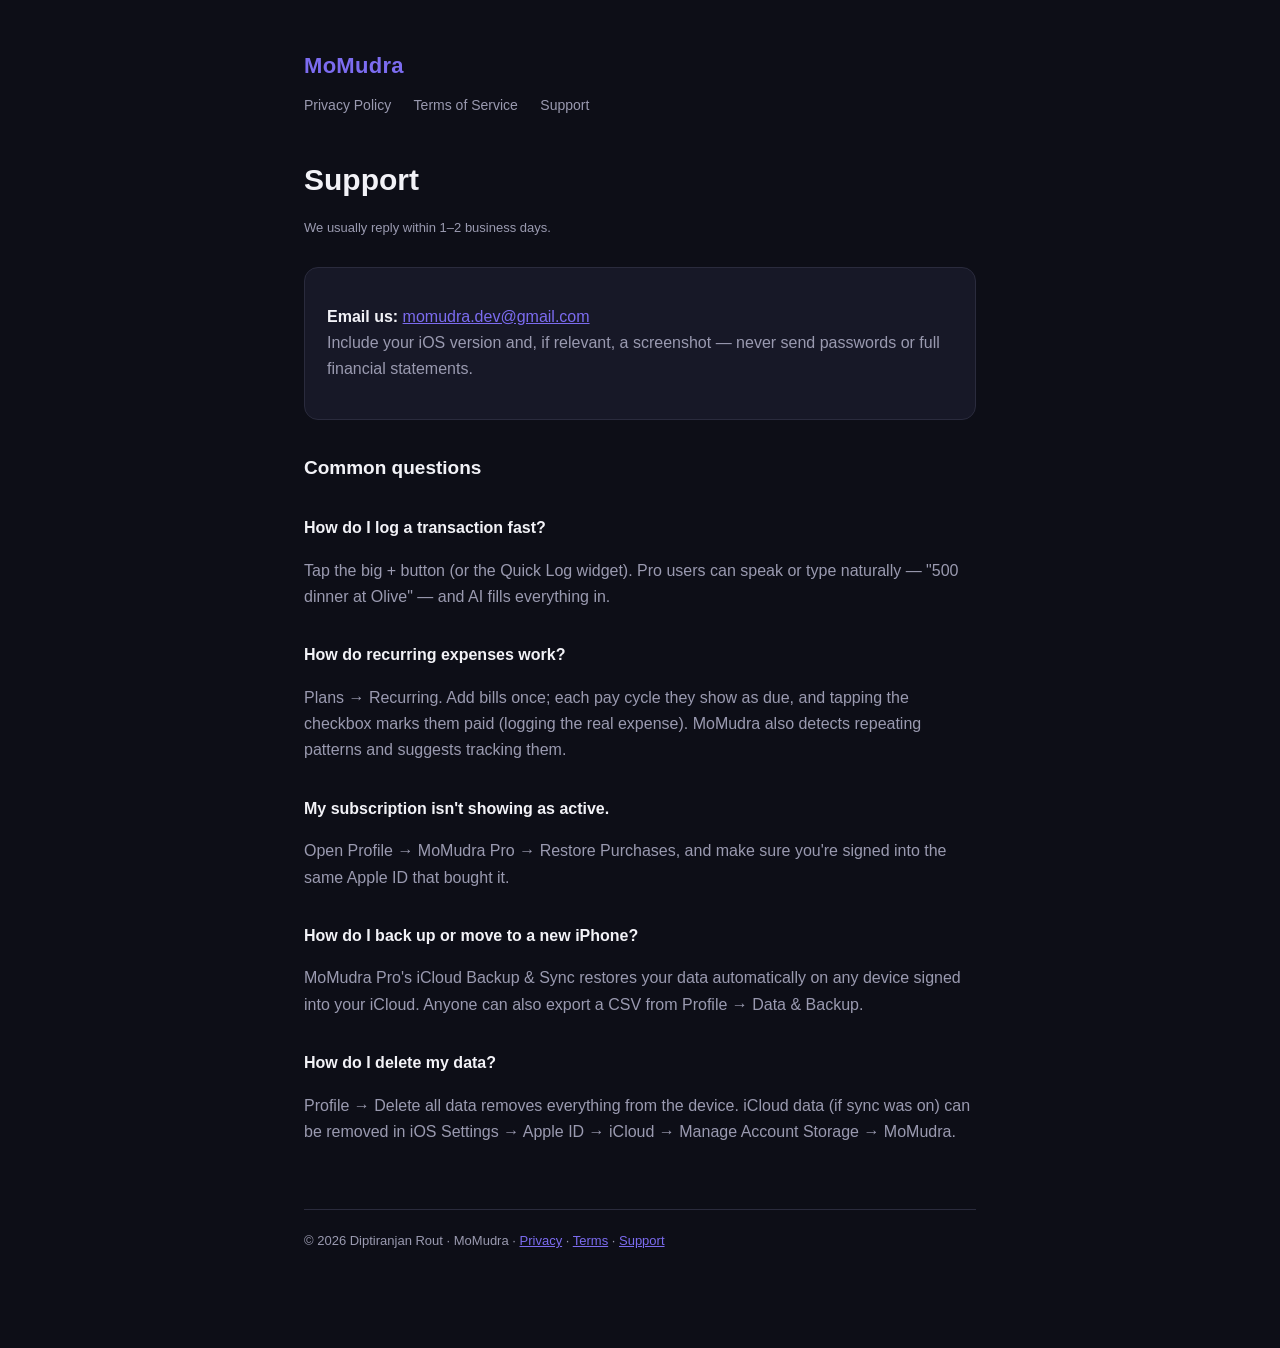
==== support/index.html @ 9d253041 "MoMudra site: privacy policy, terms of service, support Co-Authored-By: Claude Opus 4.8 <noreply@ant" ====
<!DOCTYPE html>
<html lang="en">
<head>
  <meta charset="UTF-8">
  <meta name="viewport" content="width=device-width, initial-scale=1">
  <title>Support — MoMudra</title>
  <link rel="stylesheet" href="../style.css">
</head>
<body>
  <div class="wrap">
    <header>
      <a class="brand" href="../">MoMudra</a>
      <nav>
        <a href="../privacy/">Privacy Policy</a>
        <a href="../terms/">Terms of Service</a>
        <a href="./">Support</a>
      </nav>
    </header>

    <h1>Support</h1>
    <p class="updated">We usually reply within 1–2 business days.</p>

    <div class="card">
      <p><strong>Email us:</strong>
      <a href="mailto:momudra.dev@gmail.com">momudra.dev@gmail.com</a><br>
      Include your iOS version and, if relevant, a screenshot — never send
      passwords or full financial statements.</p>
    </div>

    <h2>Common questions</h2>

    <h2 style="font-size:16px">How do I log a transaction fast?</h2>
    <p>Tap the big + button (or the Quick Log widget). Pro users can speak or
    type naturally — "500 dinner at Olive" — and AI fills everything in.</p>

    <h2 style="font-size:16px">How do recurring expenses work?</h2>
    <p>Plans → Recurring. Add bills once; each pay cycle they show as due, and
    tapping the checkbox marks them paid (logging the real expense). MoMudra
    also detects repeating patterns and suggests tracking them.</p>

    <h2 style="font-size:16px">My subscription isn't showing as active.</h2>
    <p>Open Profile → MoMudra Pro → Restore Purchases, and make sure you're
    signed into the same Apple ID that bought it.</p>

    <h2 style="font-size:16px">How do I back up or move to a new iPhone?</h2>
    <p>MoMudra Pro's iCloud Backup &amp; Sync restores your data automatically on
    any device signed into your iCloud. Anyone can also export a CSV from
    Profile → Data &amp; Backup.</p>

    <h2 style="font-size:16px">How do I delete my data?</h2>
    <p>Profile → Delete all data removes everything from the device. iCloud
    data (if sync was on) can be removed in iOS Settings → Apple ID → iCloud →
    Manage Account Storage → MoMudra.</p>

    <footer>© 2026 Diptiranjan Rout · MoMudra ·
      <a href="../privacy/">Privacy</a> · <a href="../terms/">Terms</a> · <a href="./">Support</a>
    </footer>
  </div>
</body>
</html>
---- style.css ----
:root {
  --bg: #0d0e17;
  --surface: #171827;
  --text: #f2f2f7;
  --secondary: #9a9ab0;
  --brand: #7c6cf0;
  --divider: #2a2b3d;
}
* { box-sizing: border-box; }
body {
  margin: 0;
  background: var(--bg);
  color: var(--text);
  font-family: -apple-system, BlinkMacSystemFont, "Segoe UI", Roboto, Helvetica, Arial, sans-serif;
  line-height: 1.65;
}
.wrap { max-width: 720px; margin: 0 auto; padding: 48px 24px 96px; }
header a.brand {
  color: var(--brand);
  font-weight: 800;
  font-size: 22px;
  text-decoration: none;
  letter-spacing: 0.3px;
}
nav { margin-top: 8px; }
nav a { color: var(--secondary); text-decoration: none; margin-right: 18px; font-size: 14px; }
nav a:hover { color: var(--text); }
h1 { font-size: 30px; margin: 36px 0 4px; }
h2 { font-size: 19px; margin-top: 32px; color: var(--text); }
p, li { color: var(--secondary); font-size: 16px; }
strong { color: var(--text); }
.updated { font-size: 13px; color: var(--secondary); margin-bottom: 28px; }
.card {
  background: var(--surface);
  border: 1px solid var(--divider);
  border-radius: 14px;
  padding: 20px 22px;
  margin: 18px 0;
}
a { color: var(--brand); }
footer { margin-top: 64px; padding-top: 20px; border-top: 1px solid var(--divider); font-size: 13px; color: var(--secondary); }
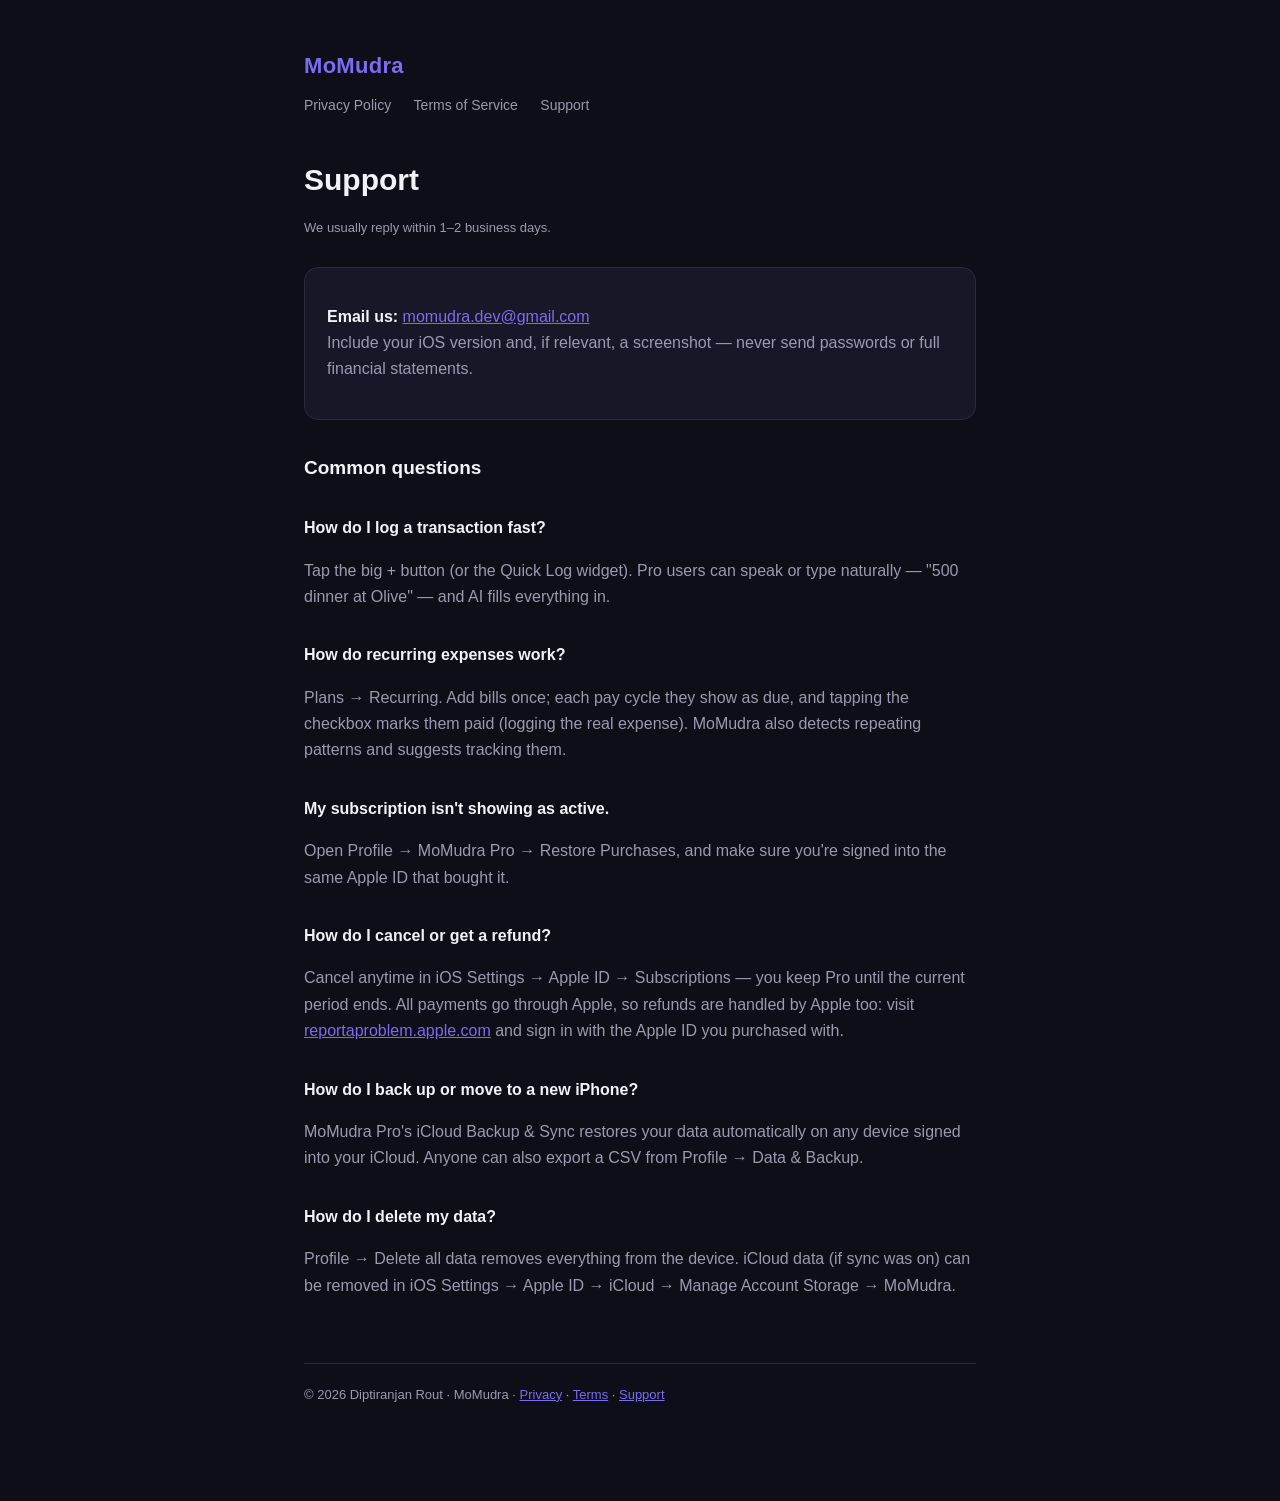
==== commit 4262e714: "docs(support): add cancel/refund FAQ The most common subscription support question had no entry — us" ====
--- a/support/index.html
+++ b/support/index.html
@@ -42,6 +42,13 @@
     <p>Open Profile → MoMudra Pro → Restore Purchases, and make sure you're
     signed into the same Apple ID that bought it.</p>
 
+    <h2 style="font-size:16px">How do I cancel or get a refund?</h2>
+    <p>Cancel anytime in iOS Settings → Apple ID → Subscriptions — you keep Pro
+    until the current period ends. All payments go through Apple, so refunds
+    are handled by Apple too: visit
+    <a href="https://reportaproblem.apple.com">reportaproblem.apple.com</a> and
+    sign in with the Apple ID you purchased with.</p>
+
     <h2 style="font-size:16px">How do I back up or move to a new iPhone?</h2>
     <p>MoMudra Pro's iCloud Backup &amp; Sync restores your data automatically on
     any device signed into your iCloud. Anyone can also export a CSV from
